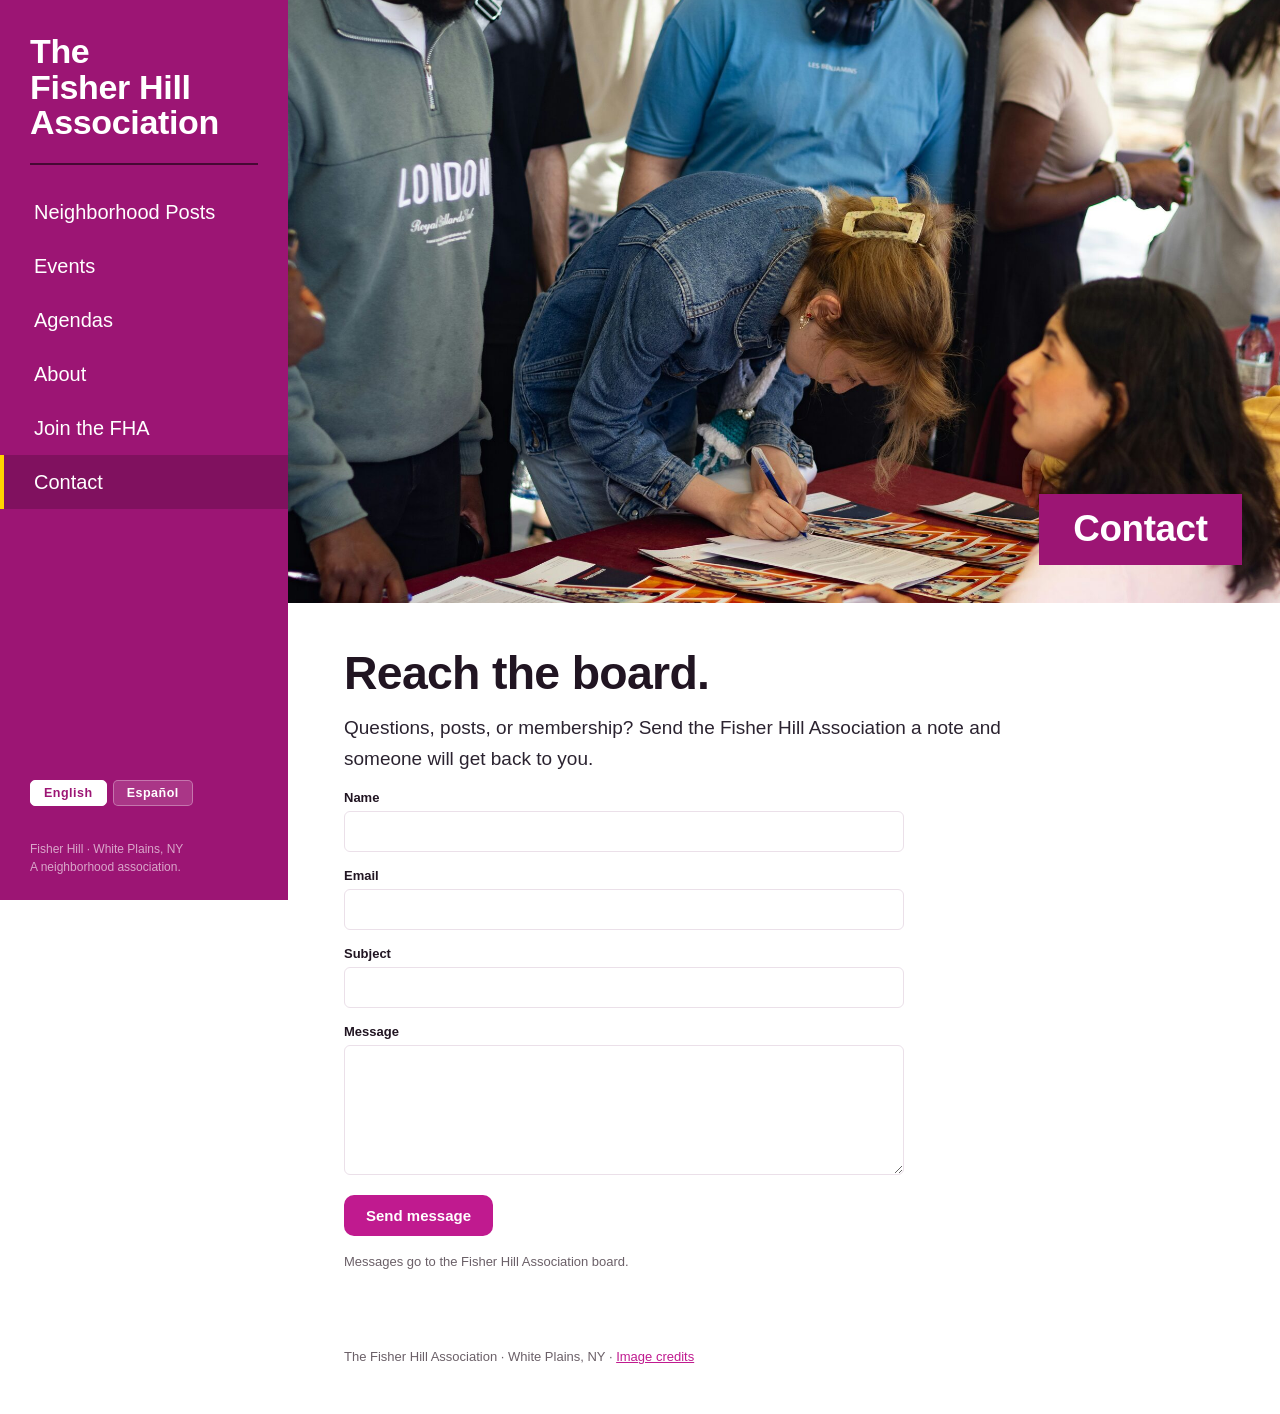
==== contact.html @ 62868a9e "Publish Fisher Hill Association site" ====
<!DOCTYPE html>
<html lang="en">
<head>
<meta charset="utf-8">
<meta name="viewport" content="width=device-width, initial-scale=1">
<title>Contact — The Fisher Hill Association</title>
<link rel="preconnect" href="https://fonts.googleapis.com">
<link rel="preconnect" href="https://fonts.gstatic.com" crossorigin>
<link href="https://fonts.googleapis.com/css2?family=Inter:wght@400;500;600;700&family=Inter+Tight:wght@600;700;800&display=swap" rel="stylesheet">
<link rel="stylesheet" href="styles.css">
</head>
<body>

<aside class="side">
  <a class="side-brand" href="index.html">The<br>Fisher&nbsp;Hill<br>Association</a>
  <div class="side-rule"></div>
  <nav class="side-nav" aria-label="Main">
    <a href="posts.html">Neighborhood Posts</a>
    <a href="events.html">Events</a>
    <a href="agendas.html">Agendas</a>
    <a href="about.html">About</a>
    <a href="join.html">Join the FHA</a>
    <a href="contact.html" class="active" aria-current="page">Contact</a>
  </nav>
  <div class="side-foot">Fisher Hill · White Plains, NY<br>A neighborhood association.</div>
</aside>

<main class="main">
  <div class="page-hero" style="background-image:url('assets/heroes/contact.jpg')">
    <div class="page-hero-label">Contact</div>
  </div>
  <div class="wrap">
    <section>
      <h1 class="title">Reach the board.</h1>
      <p class="lede">Questions, posts, or membership? Send the Fisher Hill Association a note and someone will get back to you.</p>
      <!-- TODO: wire form submission to a backend/form service that emails michael@mdalton.com -->
      <form class="cform" id="contact-form" novalidate>
        <div>
          <label for="cf-name">Name</label>
          <input id="cf-name" name="name" type="text" autocomplete="name" required>
        </div>
        <div>
          <label for="cf-email">Email</label>
          <input id="cf-email" name="email" type="email" autocomplete="email" required>
        </div>
        <div>
          <label for="cf-subject">Subject</label>
          <input id="cf-subject" name="subject" type="text" autocomplete="off">
        </div>
        <div>
          <label for="cf-message">Message</label>
          <textarea id="cf-message" name="message" required></textarea>
        </div>
        <button class="btn" type="submit">Send message</button>
        <p class="cform-status" id="cf-status" role="status" hidden></p>
        <p class="cform-note">Messages go to the Fisher Hill Association board.</p>
      </form>
    </section>
    <div class="foot">The Fisher Hill Association · White Plains, NY · <a href="credits.html">Image credits</a></div>
  </div>
</main>

<script>
(function(){
  var f=document.getElementById('contact-form');
  if(!f) return;
  f.addEventListener('submit',function(e){
    e.preventDefault();
    if(!f.checkValidity()){ f.reportValidity(); return; }
    var s=document.getElementById('cf-status');
    s.hidden=false; s.textContent='Thanks — your message has been sent. The board will be in touch.';
    f.reset();
  });
})();
</script>
<script src="i18n.js"></script>
</body>
</html>
---- styles.css ----
/* The Fisher Hill Association — shared styles for all pages. */
:root{
  --brand:#c01a8f;        /* vivid magenta accent — links, buttons */
  --brand-deep:#9c1574;   /* deep magenta — sidebar, title blocks */
  --brand-press:#7a1059;
  --ink:#211522;
  --muted:#6b6068;
  --line:#ebe0e9;
  --soft:#fceaf6;
  --gold:#ffd400;          /* matches the map boundary */
  --cna:#d65f22;           /* WPCNA orange — non-Fisher-Hill items */
  --cna-press:#b34a1c;
  --cna-soft:#fdeee6;
}
*{ box-sizing:border-box; }
html,body{ margin:0; }
body{
  font-family:"Helvetica Neue",Helvetica,Arial,sans-serif; color:var(--ink); background:#fff;
  display:flex; min-height:100vh; -webkit-font-smoothing:antialiased;
}
a{ color:var(--brand); }

/* ── Sidebar ─────────────────────────────────────────────── */
.side{
  flex:0 0 288px; width:288px; background:var(--brand-deep); color:#fff;
  position:sticky; top:0; align-self:flex-start; height:100vh;
  display:flex; flex-direction:column; padding:34px 0 24px;
}
.side-brand{
  font-family:"Helvetica Neue",Helvetica,Arial,sans-serif; font-weight:800; font-size:34px; line-height:1.05;
  letter-spacing:-.01em; padding:0 30px 22px; margin:0; color:#fff; text-decoration:none;
}
.side-brand:hover{ opacity:.92; }
.side-rule{ height:2px; background:rgba(0,0,0,.55); margin:0 30px 10px; }
.side-nav{ display:flex; flex-direction:column; padding:10px 0; }
.side-nav a{
  color:#fff; text-decoration:none; font-size:20px; font-weight:500;
  padding:15px 30px; line-height:1.2; transition:background .12s;
  border-left:4px solid transparent;
}
.side-nav a:hover, .side-nav a:focus{ background:rgba(255,255,255,.10); }
.side-nav a.active{ background:rgba(0,0,0,.18); border-left-color:var(--gold); }
.side-foot{ margin-top:16px; padding:18px 30px 0; font-size:12px; color:rgba(255,255,255,.62); line-height:1.5; }

/* ── Content ─────────────────────────────────────────────── */
.main{ flex:1; min-width:0; }
.hero{ position:relative; height:67vh; min-height:340px; background:#0b0d10; }
.hero iframe{ width:100%; height:100%; border:0; display:block; }
.hero-chip{
  position:absolute; left:22px; bottom:18px; z-index:2; pointer-events:none;
  background:rgba(40,10,32,.72); color:#fff; backdrop-filter:blur(4px);
  font-size:13px; font-weight:600; padding:7px 13px; border-radius:999px;
}
.hero-chip b{ color:var(--gold); font-weight:700; }

/* Per-page hero image band — clean, full-bleed image (no overlay, no text) */
.page-hero{ position:relative; height:67vh; min-height:340px; background:#9c1574 50%/cover no-repeat; }
.page-hero-label{ position:absolute; right:clamp(18px,3vw,40px); bottom:clamp(18px,3vw,40px); z-index:2; background:var(--brand-deep); color:#fff;
  font-family:"Helvetica Neue",Helvetica,Arial,sans-serif; font-weight:800; letter-spacing:-.01em; line-height:1.05;
  font-size:clamp(1.4rem,3vw,2.3rem); padding:16px clamp(20px,3vw,34px); max-width:85%; }

.wrap{ max-width:920px; padding:0 clamp(22px,5vw,56px); }
section{ padding:46px 0; border-bottom:1px solid var(--line); }
section:last-of-type{ border-bottom:0; }
.kicker{ color:var(--brand); font-weight:700; letter-spacing:.12em; text-transform:uppercase; font-size:12px; margin:0 0 10px; }
h1.title{ font-family:"Helvetica Neue",Helvetica,Arial,sans-serif; font-weight:800; font-size:clamp(2rem,4vw,2.9rem); line-height:1.05; letter-spacing:-.015em; margin:0 0 14px; }
h2{ font-family:"Helvetica Neue",Helvetica,Arial,sans-serif; font-weight:700; font-size:clamp(1.5rem,3vw,2rem); line-height:1.12; margin:0 0 14px; letter-spacing:-.01em; }
h3{ font-family:"Helvetica Neue",Helvetica,Arial,sans-serif; }
p.lede{ font-size:clamp(16px,1.8vw,19px); line-height:1.65; color:#2b2330; margin:0 0 16px; max-width:65ch; }
p{ line-height:1.6; color:#352c41; max-width:65ch; }

.btn{
  display:inline-block; background:var(--brand); color:#fff; text-decoration:none;
  font-weight:600; font-size:15px; padding:12px 22px; border-radius:10px; transition:background .12s;
}
.btn:hover{ background:var(--brand-press); }
.btn.ghost{ background:transparent; color:var(--brand); border:1.5px solid var(--brand); }
.btn.ghost:hover{ background:var(--soft); }

.cards{ display:grid; grid-template-columns:repeat(auto-fit,minmax(200px,1fr)); gap:14px; margin-top:6px; }
.card{ border:1px solid var(--line); border-left:4px solid var(--brand); border-radius:10px; padding:18px 20px; background:#fff; text-decoration:none; color:inherit; display:block; transition:box-shadow .12s, transform .12s; }
.card:hover{ box-shadow:0 8px 24px rgba(156,21,116,.18); transform:translateY(-1px); }
.card h3{ margin:0 0 5px; font-size:17px; }
.card p{ margin:0; font-size:14px; color:var(--muted); }

.placeholder{ border:1px dashed var(--line); border-radius:10px; padding:22px 24px; background:var(--soft); color:var(--muted); font-size:15px; }

.officers{ list-style:none; margin:14px 0 0; padding:0; display:grid; gap:8px; }
.officers li{ font-size:16px; }
.officers strong{ font-weight:600; }

/* Agenda mentions feed (live from fisher-hill-mentions.json) */
.mins{ list-style:none; margin:14px 0 0; padding:0; display:grid; gap:14px; }
.mins li{ border:1px solid var(--line); border-left:4px solid var(--brand); border-radius:10px; background:#fff; padding:16px 20px; }
.min-date{ display:block; font-size:12px; font-weight:700; letter-spacing:.08em; text-transform:uppercase; color:var(--brand); }
.mins p{ margin:6px 0 8px; font-size:15px; }
.mins a{ font-weight:600; font-size:13.5px; text-decoration:none; }
.mins a:hover{ text-decoration:underline; }

.foot{ padding:30px 0 50px; color:var(--muted); font-size:13px; }

/* ── Events / Posts feed (CNA-style cards) ───────────────── */
.feed-head{ display:flex; align-items:baseline; justify-content:space-between; gap:16px; flex-wrap:wrap; margin:0 0 18px; }
.feed-head h2{ margin:0; }
.feed-seeall{ font-weight:700; font-size:14px; color:var(--brand); text-decoration:none; white-space:nowrap; }
.feed-seeall:hover{ text-decoration:underline; }
.feed-note{ font-size:13.5px; color:var(--muted); margin:0 0 18px; }
.feed-grid{ display:grid; grid-template-columns:repeat(auto-fill,minmax(300px,1fr)); gap:20px; }
.feed-card{ display:flex; flex-direction:column; background:#fff; border:1px solid var(--line); transition:border-color .15s, transform .15s; }
.feed-card:hover{ border-color:var(--cna); transform:translateY(-2px); }
.feed-card-fh{ border-left:4px solid var(--brand); }
.feed-card-fh:hover{ border-color:var(--brand); }
.feed-body{ display:flex; flex-direction:column; flex:1; padding:20px 22px; }
.feed-top{ display:flex; align-items:center; flex-wrap:wrap; gap:8px; margin-bottom:12px; }
.feed-tag{ display:inline-block; padding:3px 9px; border:1px solid color-mix(in srgb, var(--cna) 20%, var(--line)); background:var(--cna-soft); color:var(--cna); font-size:11px; font-weight:800; letter-spacing:.07em; text-transform:uppercase; }
.feed-card-fh .feed-tag{ border-color:color-mix(in srgb, var(--brand) 18%, var(--line)); background:var(--soft); color:var(--brand); }
.feed-tag-fh, .feed-card-fh .feed-tag-fh{ background:var(--brand); color:#fff; border-color:var(--brand); }
.feed-title{ margin:0 0 6px; font-family:"Helvetica Neue",Helvetica,Arial,sans-serif; font-weight:800; line-height:1.22; font-size:clamp(1.15rem,1.8vw,1.4rem); letter-spacing:-.01em; }
.feed-date{ margin:0 0 6px; font-size:13.5px; font-weight:600; color:#4a4450; }
.feed-meta{ display:flex; flex-wrap:wrap; gap:2px 16px; font-size:13px; color:var(--muted); margin-bottom:10px; }
.feed-summary{ margin:0 0 16px; color:#3a333f; font-size:14.5px; line-height:1.5; flex:1; }
.feed-actions{ display:flex; align-items:center; gap:12px; margin-top:auto; }
.feed-btn{ display:inline-block; background:var(--cna); color:#fff; text-decoration:none; font-weight:800; font-size:12px; letter-spacing:.07em; text-transform:uppercase; padding:9px 15px; }
.feed-btn:hover{ background:var(--cna-press); }
.feed-card-fh .feed-btn{ background:var(--brand); }
.feed-card-fh .feed-btn:hover{ background:var(--brand-press); }
.feed-source{ font-size:12.5px; color:var(--muted); font-style:italic; }
.feed-empty{ color:var(--muted); }
.home-feed{ background:var(--soft); border-top:1px solid var(--line); border-bottom:1px solid var(--line); }
.home-feed .wrap{ padding-top:46px; padding-bottom:46px; }

/* About hero: full-width vintage postcard at natural height */
.about-hero-img{ display:block; width:100%; height:auto; }

/* Agenda document boxes (purple bottom bar) */
.agenda-grid{ display:grid; grid-template-columns:repeat(auto-fill,minmax(155px,1fr)); gap:16px; margin-top:6px; }
.agenda-box{ display:flex; flex-direction:column; justify-content:space-between; min-height:140px; background:#fff; border:1.5px solid #4a3f8f; text-decoration:none; color:var(--ink); transition:transform .12s, box-shadow .12s; }
.agenda-box:hover{ transform:translateY(-2px); box-shadow:0 7px 18px rgba(74,63,143,.22); }
.agenda-box-title{ padding:14px 14px 10px; font-family:"Helvetica Neue",Helvetica,Arial,sans-serif; font-weight:800; font-size:15px; line-height:1.25; }
.agenda-box-bar{ height:14px; background:#564b9c; }

/* Language toggle (sidebar) */
.lang-toggle{ display:flex; gap:6px; margin:auto 30px 0; }
.lang-btn{ padding:5px 13px; font:inherit; font-size:12.5px; font-weight:800; letter-spacing:.04em; color:#fff; background:rgba(255,255,255,.14); border:1px solid rgba(255,255,255,.32); border-radius:5px; cursor:pointer; }
.lang-btn:hover{ background:rgba(255,255,255,.26); }
.lang-btn.active{ background:#fff; color:var(--brand-deep); border-color:#fff; }

/* Contact form */
.cform{ max-width:560px; display:grid; gap:16px; margin-top:6px; }
.cform label{ display:block; font-size:13px; font-weight:700; color:var(--ink); margin-bottom:6px; }
.cform input, .cform textarea{ width:100%; padding:11px 13px; border:1px solid var(--line); background:#fff; font:inherit; font-size:15px; color:var(--ink); border-radius:6px; }
.cform input:focus, .cform textarea:focus{ outline:2px solid var(--brand); outline-offset:1px; border-color:var(--brand); }
.cform textarea{ min-height:130px; resize:vertical; }
.cform .btn{ justify-self:start; border:0; cursor:pointer; background:var(--brand); color:#fff; }
.cform .btn:hover{ background:var(--brand-press); }
.cform-note{ font-size:13px; color:var(--muted); margin:0; }
.cform-status{ font-size:14.5px; font-weight:700; color:var(--brand); margin:0; }

/* ── Responsive: sidebar collapses to a top bar ──────────── */
@media (max-width:820px){
  body{ flex-direction:column; }
  .side{ flex-basis:auto; width:100%; height:auto; position:static; padding:22px 0 10px; }
  .side-brand{ font-size:27px; padding:0 22px 14px; }
  .side-rule{ margin:0 22px 6px; }
  .side-nav{ flex-direction:row; flex-wrap:wrap; padding:6px 12px; gap:2px; }
  .side-nav a{ font-size:16px; padding:9px 14px; border-left:0; border-radius:8px; }
  .side-nav a.active{ border-left:0; background:rgba(0,0,0,.22); }
  .side-foot{ display:none; }
  .hero{ height:58vh; min-height:260px; }
  .page-hero{ height:58vh; min-height:260px; }
  .lang-toggle{ margin:6px 22px 4px; }
}
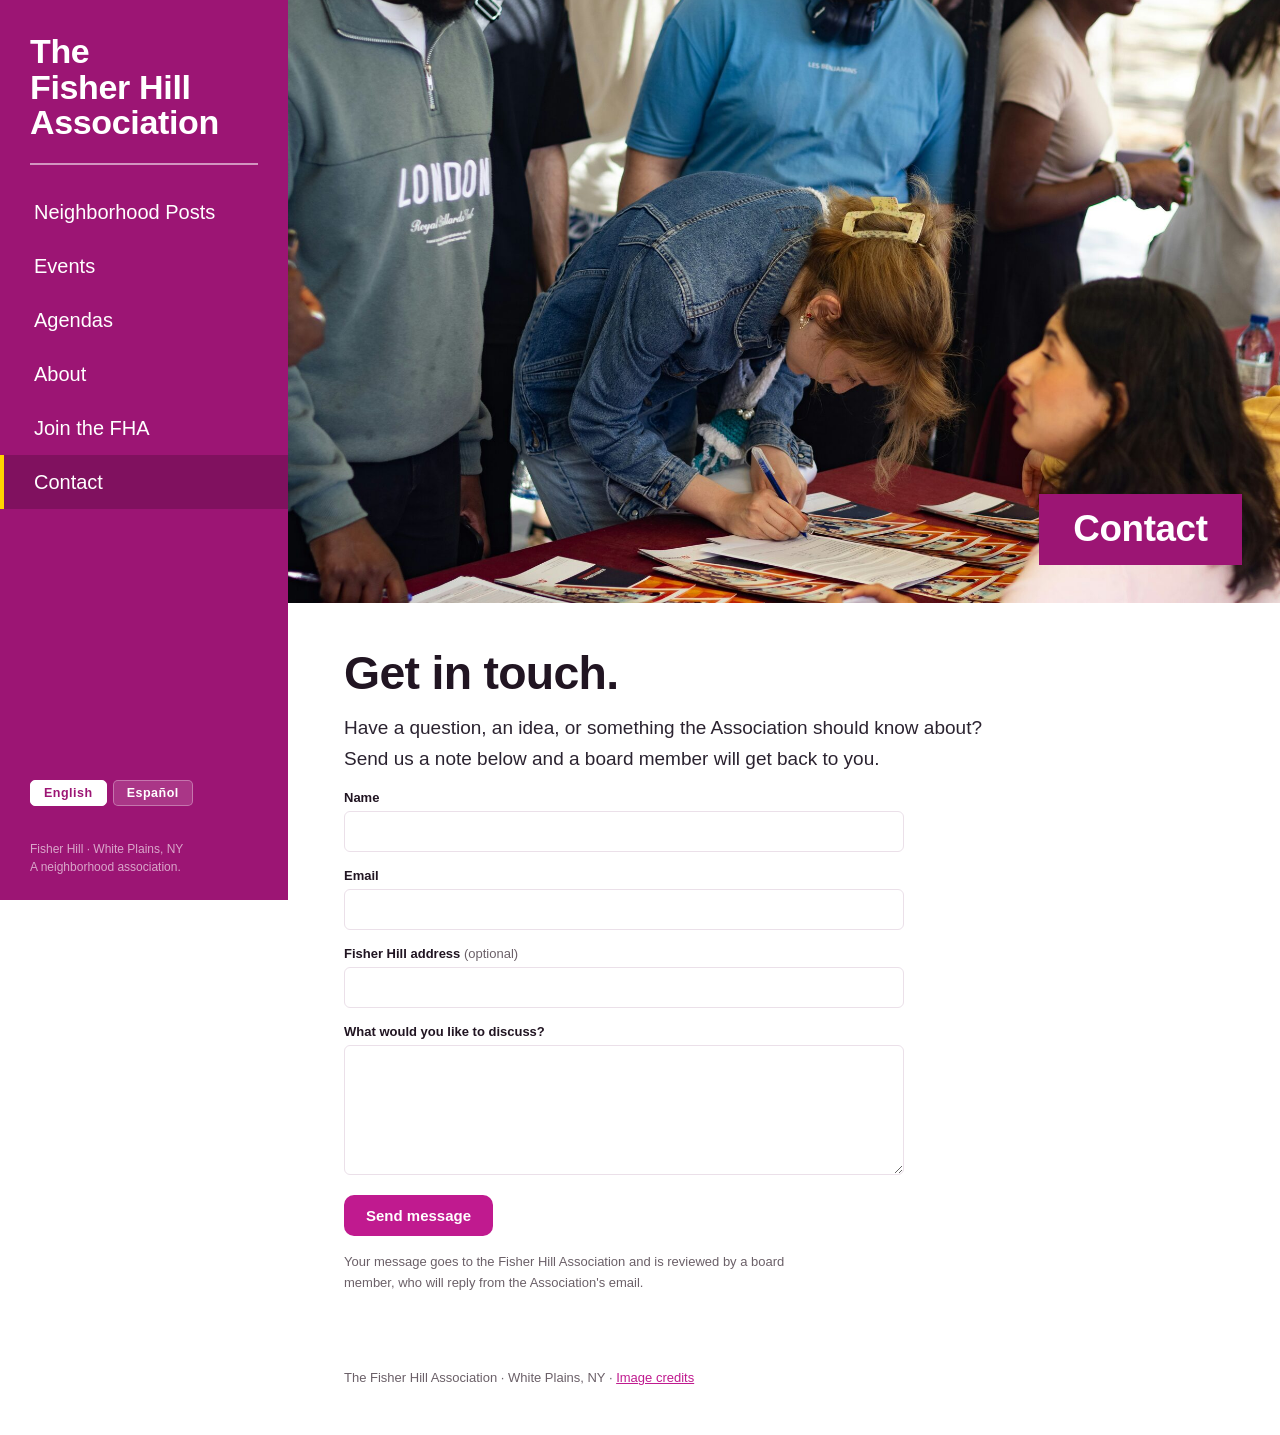
==== commit 3acfbe73: "Contact + Join: CNA-style forms, membership criteria/dues, EN/ES strings (backend stubbed pending FH" ====
--- a/contact.html
+++ b/contact.html
@@ -31,9 +31,12 @@
   </div>
   <div class="wrap">
     <section>
-      <h1 class="title">Reach the board.</h1>
-      <p class="lede">Questions, posts, or membership? Send the Fisher Hill Association a note and someone will get back to you.</p>
-      <!-- TODO: wire form submission to a backend/form service that emails michael@mdalton.com -->
+      <h1 class="title">Get in touch.</h1>
+      <p class="lede">Have a question, an idea, or something the Association should know about? Send us a note below and a board member will get back to you.</p>
+      <!-- TODO (backend, blocked on Michael): wire this form to a service that emails the
+           FHA shared inbox (fisherhill.info@gmail.com — NOT a personal address). Michael
+           Dalton reviews and replies from that address. Until then the form shows a
+           local confirmation only and does not send. -->
       <form class="cform" id="contact-form" novalidate>
         <div>
           <label for="cf-name">Name</label>
@@ -44,16 +47,16 @@
           <input id="cf-email" name="email" type="email" autocomplete="email" required>
         </div>
         <div>
-          <label for="cf-subject">Subject</label>
-          <input id="cf-subject" name="subject" type="text" autocomplete="off">
+          <label for="cf-address">Fisher Hill address <span class="cform-opt">(optional)</span></label>
+          <input id="cf-address" name="address" type="text" autocomplete="street-address">
         </div>
         <div>
-          <label for="cf-message">Message</label>
+          <label for="cf-message">What would you like to discuss?</label>
           <textarea id="cf-message" name="message" required></textarea>
         </div>
         <button class="btn" type="submit">Send message</button>
         <p class="cform-status" id="cf-status" role="status" hidden></p>
-        <p class="cform-note">Messages go to the Fisher Hill Association board.</p>
+        <p class="cform-note">Your message goes to the Fisher Hill Association and is reviewed by a board member, who will reply from the Association's email.</p>
       </form>
     </section>
     <div class="foot">The Fisher Hill Association · White Plains, NY · <a href="credits.html">Image credits</a></div>
--- a/styles.css
+++ b/styles.css
@@ -31,7 +31,7 @@
   letter-spacing:-.01em; padding:0 30px 22px; margin:0; color:#fff; text-decoration:none;
 }
 .side-brand:hover{ opacity:.92; }
-.side-rule{ height:2px; background:rgba(0,0,0,.55); margin:0 30px 10px; }
+.side-rule{ height:2px; background:rgba(255,255,255,.55); margin:0 30px 10px; }
 .side-nav{ display:flex; flex-direction:column; padding:10px 0; }
 .side-nav a{
   color:#fff; text-decoration:none; font-size:20px; font-weight:500;
@@ -155,6 +155,12 @@
 .cform .btn:hover{ background:var(--brand-press); }
 .cform-note{ font-size:13px; color:var(--muted); margin:0; }
 .cform-status{ font-size:14.5px; font-weight:700; color:var(--brand); margin:0; }
+.cform-opt{ font-weight:400; color:var(--muted); }
+.cform-group{ border:1px solid var(--line); border-radius:6px; padding:12px 14px; margin:0; display:grid; gap:9px; }
+.cform-group legend{ font-size:13px; font-weight:700; color:var(--ink); padding:0 4px; }
+.cform-radio{ display:flex; align-items:center; gap:9px; font-size:15px; font-weight:400; margin:0; cursor:pointer; }
+.cform-radio input{ width:auto; margin:0; accent-color:var(--brand); }
+.subhead{ font-family:"Helvetica Neue",Helvetica,Arial,sans-serif; font-weight:800; font-size:clamp(1.15rem,2vw,1.4rem); letter-spacing:-.01em; margin:30px 0 8px; }
 
 /* ── Responsive: sidebar collapses to a top bar ──────────── */
 @media (max-width:820px){
